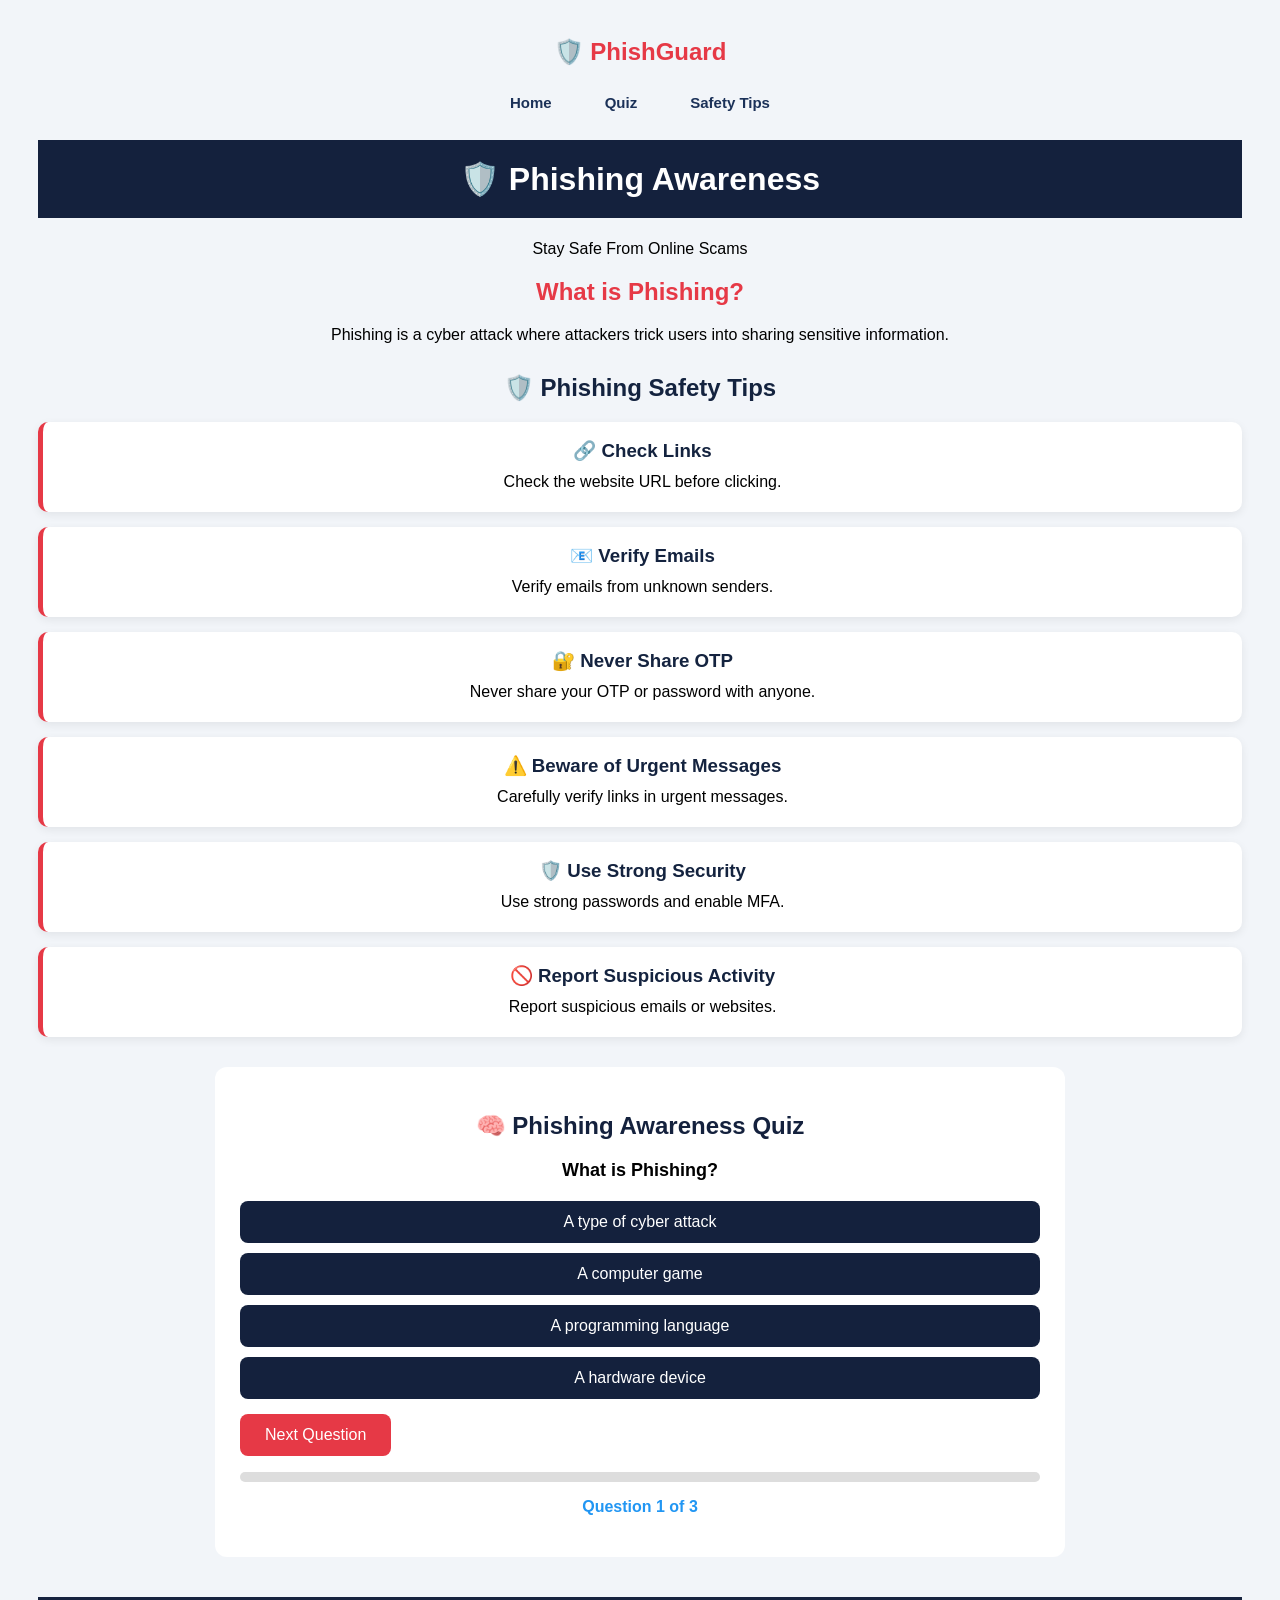
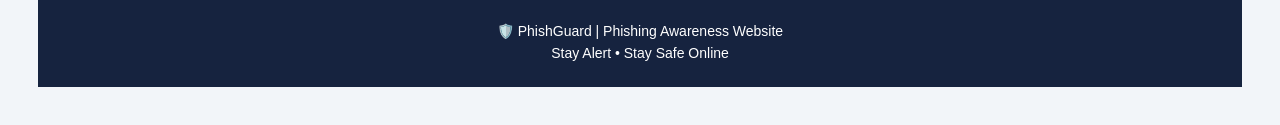
==== index.html @ 41c9a7b9 "Add files via upload" ====
<html>
<head>
  <title>Phishing Awareness</title>
  <link rel="stylesheet" href="style.css">
</head>
<body>
  
  <h2>🛡️ PhishGuard</h2>

  <div class="nav-links">
    <a href="#home">Home</a>
    <a href="#quiz">Quiz</a>
    <a href="#safety">Safety Tips</a>
  </div>


  <h1 id="home">🛡️ Phishing Awareness</h1>
  <p>Stay Safe From Online Scams</p>

  <h2>What is Phishing?</h2>
  <p>
    Phishing is a cyber attack where attackers
    trick users into sharing sensitive information.
  </p>
<section id="safety" class="safety-tips">
  <h2>🛡️ Phishing Safety Tips</h2>

  <div class="tip-card">
    <h3>🔗 Check Links</h3>
    <p>Check the website URL before clicking.</p>
  </div>

  <div class="tip-card">
    <h3>📧 Verify Emails</h3>
    <p>Verify emails from unknown senders.</p>
  </div>

  <div class="tip-card">
    <h3>🔐 Never Share OTP</h3>
    <p>Never share your OTP or password with anyone.</p>
  </div>

  <div class="tip-card">
    <h3>⚠️ Beware of Urgent Messages</h3>
    <p>Carefully verify links in urgent messages.</p>
  </div>

  <div class="tip-card">
    <h3>🛡️ Use Strong Security</h3>
    <p>Use strong passwords and enable MFA.</p>
  </div>

  <div class="tip-card">
    <h3>🚫 Report Suspicious Activity</h3>
    <p>Report suspicious emails or websites.</p>
  </div>
</section>

<section id="quiz" class="quiz">
  <h2>🧠 Phishing Awareness Quiz</h2>

  <p id="question">
    Loading question...
  </p>

  <div id="options"></div>

  <p id="result"></p>

  <button id="nextBtn" onclick="nextQuestion()">
    Next Question
  </button>

  <p id="score"></p>
  
  <div class="progress-container">
  <div id="progressBar"></div>
</div>
<p id="progressText">Question 1 of 3</p>
</section>
<script src="script.js"></script>
<footer class="footer">
  <p>🛡️ PhishGuard | Phishing Awareness Website</p>
  <p>Stay Alert • Stay Safe Online</p>
</footer>
</body> 
</html>
---- style.css ----
body {
  font-family: Arial;
  text-align: center;
  background: #f2f5f9;
  padding: 30px;
}

h1 {
  background: #14213d;
  color: white;
  padding: 20px;
}

h2 {
  color: #e63946;
}

.quiz {
  background: white;
  max-width: 800px;
  margin: 25px auto;
  padding: 25px;
  border-radius: 12px;
  text-align: center;
}

.quiz h2 {
  color: #14213d;
  margin-bottom: 20px;
}

#question {
  font-size: 18px;
  font-weight: bold;
  margin-bottom: 20px;
}

#options button {
  display: block;
  width: 100%;
  padding: 12px;
  margin: 10px 0;
  border: none;
  border-radius: 8px;
  background: #14213d;
  color: white;
  font-size: 16px;
}

#options button:active {
  background: #e63946;
}

#nextBtn {
  padding: 12px 25px;
  border: none;
  border-radius: 8px;
  background: #e63946;
  color: white;
  font-size: 16px;
}

#result {
  font-weight: bold;
  margin: 15px;
}

#score {
  margin-top: 15px;
  font-weight: bold;
}

.safety-tips {
  margin: 30px 0;
}

.safety-tips h2 {
  text-align: center;
  color: #14233f;
  margin-bottom: 20px;
}

.tip-card {
  background: white;
  margin: 15px 0;
  padding: 18px;
  border-left: 5px solid #e63946;
  border-radius: 10px;
  box-shadow: 0 3px 10px #00000012;
}

.tip-card h3 {
  color: #14233f;
  margin: 0 0 8px;
}

.tip-card p {
  line-height: 1.5;
  margin: 0;
}
.progress-container {
  width: 100%;
  height: 10px;
  background: #ddd;
  border-radius: 10px;
  margin: 15px 0;
  overflow: hidden;
}

#progressBar {
  width: 0%;
  height: 100%;
  background: #2196f3;
  transition: width 0.3s ease;
}

#progressText {
  text-align: center;
  font-weight: bold;
  color: #2196f3;
}
.navbar {
  display: flex;
  justify-content: space-between;
  align-items: center;
  padding: 15px 25px;
  background: #2196f3;
  color: white;
}
.navbar {
  display: flex;
  align-items: center;
  gap: 30px;
  padding: 15px 25px;
  background: #2196f3;
  color: white;
}

.navbar h2 {
  margin: 0;
}

.nav-links {
  display: flex;
  justify-content: center;
  align-items: center;
  gap: 25px;
  margin: 10px auto 0;
}

.nav-links a {
  color: #1b3158;
  text-decoration: none;
  font-weight: bold;
  font-size: 15px;
  padding: 8px 14px;
  border-radius: 20px;
  transition: 0.3s;
}

.nav-links a:hover {
  background: #1b3158;
  color: white;
}
@media (max-width: 600px) {
  .navbar {
    flex-direction: column;
    justify-content: center;
    gap: 8px;
  }

  .nav-links {
    justify-content: center;
    gap: 8px;
  }

  .nav-links a {
    font-size: 13px;
    padding: 7px 10px;
  }
}
.footer {
  background: #16233f;
  color: white;
  text-align: center;
  padding: 20px 10px;
  margin-top: 40px;
}

.footer p {
  margin: 6px 0;
  font-size: 14px;
}
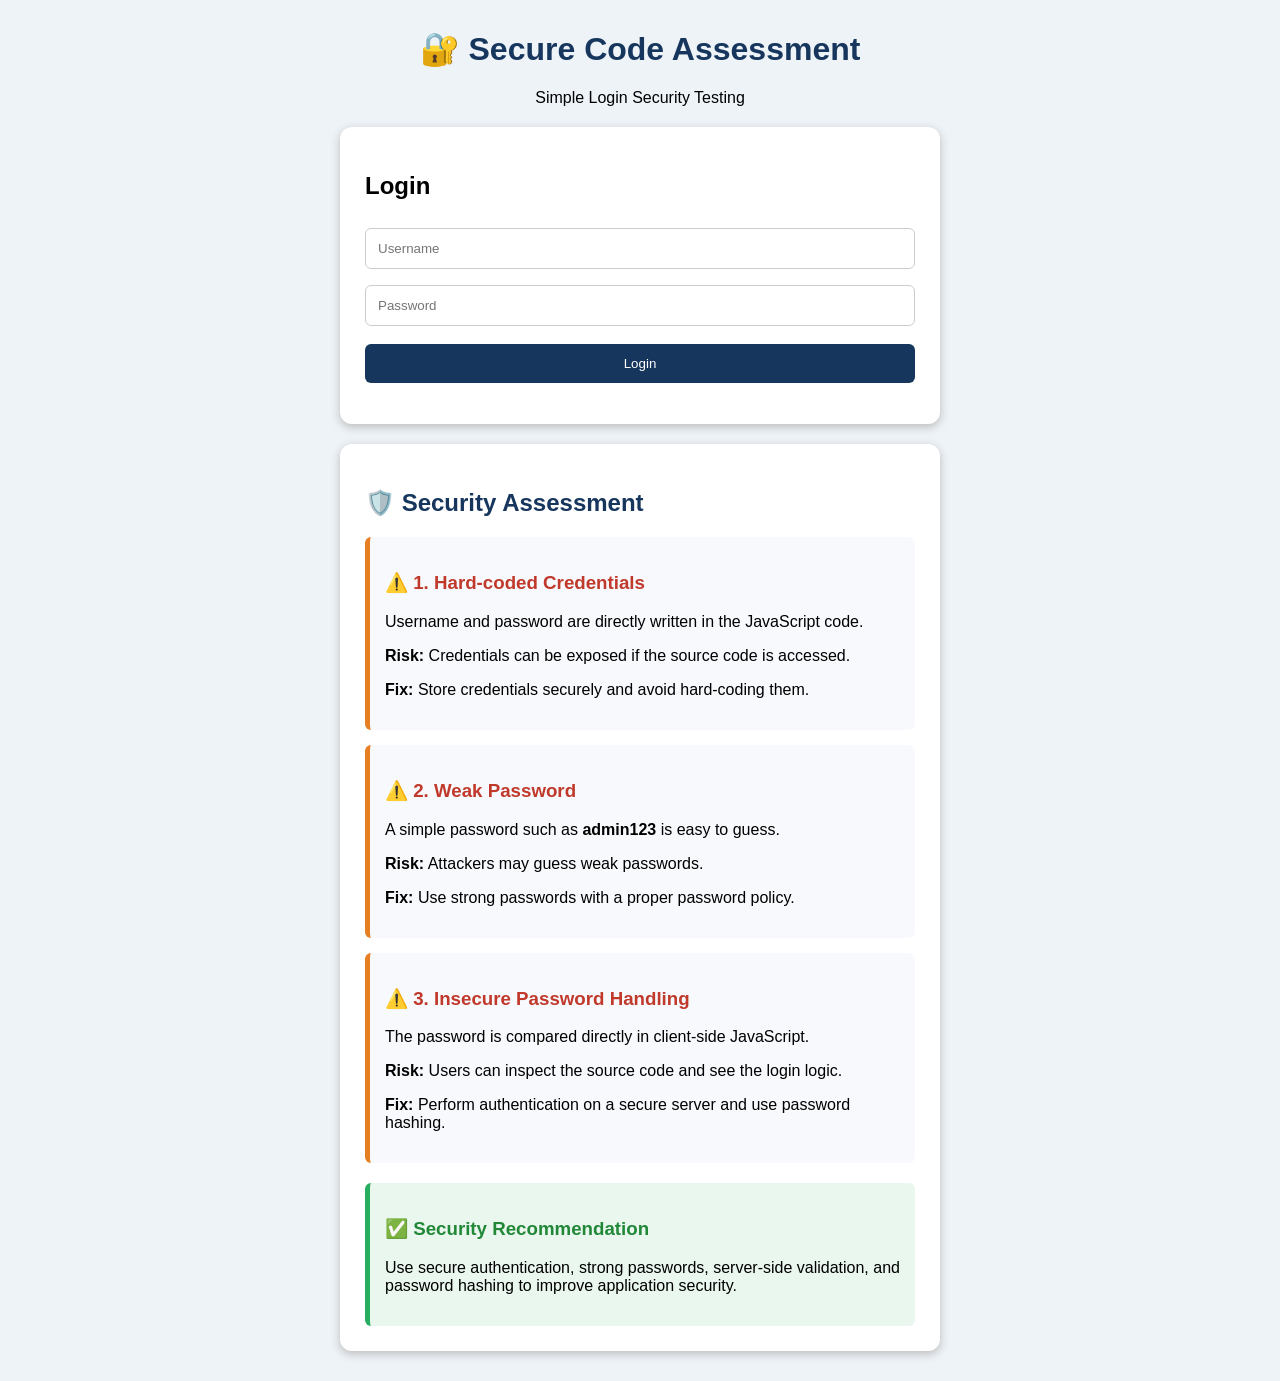
==== commit 13949e82: "Add files via upload" ====
--- a/index.html
+++ b/index.html
@@ -1,87 +1,73 @@
 <html>
 <head>
-  <title>Phishing Awareness</title>
+  <title>Secure Code Assessment</title>
   <link rel="stylesheet" href="style.css">
 </head>
+
 <body>
-  
-  <h2>🛡️ PhishGuard</h2>
 
-  <div class="nav-links">
-    <a href="#home">Home</a>
-    <a href="#quiz">Quiz</a>
-    <a href="#safety">Safety Tips</a>
+  <div class="container">
+
+    <h1>🔐 Secure Code Assessment</h1>
+    <p>Simple Login Security Testing</p>
+
+    <div class="login-box">
+
+      <h2>Login</h2>
+
+      <input type="text" id="username" placeholder="Username">
+
+      <input type="password" id="password" placeholder="Password">
+
+      <button onclick="login()">Login</button>
+
+      <p id="result"></p>
+
+    </div>
+
+<div class="security-box">
+
+  <h2>🛡️ Security Assessment</h2>
+
+  <div class="issue">
+    <h3>⚠️ 1. Hard-coded Credentials</h3>
+    <p>
+      Username and password are directly written in the JavaScript code.
+    </p>
+    <strong>Risk:</strong> Credentials can be exposed if the source code is accessed.
+    <p><b>Fix:</b> Store credentials securely and avoid hard-coding them.</p>
   </div>
 
-
-  <h1 id="home">🛡️ Phishing Awareness</h1>
-  <p>Stay Safe From Online Scams</p>
-
-  <h2>What is Phishing?</h2>
-  <p>
-    Phishing is a cyber attack where attackers
-    trick users into sharing sensitive information.
-  </p>
-<section id="safety" class="safety-tips">
-  <h2>🛡️ Phishing Safety Tips</h2>
-
-  <div class="tip-card">
-    <h3>🔗 Check Links</h3>
-    <p>Check the website URL before clicking.</p>
+  <div class="issue">
+    <h3>⚠️ 2. Weak Password</h3>
+    <p>
+      A simple password such as <b>admin123</b> is easy to guess.
+    </p>
+    <strong>Risk:</strong> Attackers may guess weak passwords.
+    <p><b>Fix:</b> Use strong passwords with a proper password policy.</p>
   </div>
 
-  <div class="tip-card">
-    <h3>📧 Verify Emails</h3>
-    <p>Verify emails from unknown senders.</p>
+  <div class="issue">
+    <h3>⚠️ 3. Insecure Password Handling</h3>
+    <p>
+      The password is compared directly in client-side JavaScript.
+    </p>
+    <strong>Risk:</strong> Users can inspect the source code and see the login logic.
+    <p><b>Fix:</b> Perform authentication on a secure server and use password hashing.</p>
   </div>
 
-  <div class="tip-card">
-    <h3>🔐 Never Share OTP</h3>
-    <p>Never share your OTP or password with anyone.</p>
+  <div class="secure-result">
+    <h3>✅ Security Recommendation</h3>
+    <p>
+      Use secure authentication, strong passwords, server-side validation,
+      and password hashing to improve application security.
+    </p>
   </div>
 
-  <div class="tip-card">
-    <h3>⚠️ Beware of Urgent Messages</h3>
-    <p>Carefully verify links in urgent messages.</p>
-  </div>
+</div>
+      
 
-  <div class="tip-card">
-    <h3>🛡️ Use Strong Security</h3>
-    <p>Use strong passwords and enable MFA.</p>
-  </div>
+  <script src="script.js"></script>
 
-  <div class="tip-card">
-    <h3>🚫 Report Suspicious Activity</h3>
-    <p>Report suspicious emails or websites.</p>
-  </div>
-</section>
-
-<section id="quiz" class="quiz">
-  <h2>🧠 Phishing Awareness Quiz</h2>
-
-  <p id="question">
-    Loading question...
-  </p>
-
-  <div id="options"></div>
-
-  <p id="result"></p>
-
-  <button id="nextBtn" onclick="nextQuestion()">
-    Next Question
-  </button>
-
-  <p id="score"></p>
-  
-  <div class="progress-container">
-  <div id="progressBar"></div>
-</div>
-<p id="progressText">Question 1 of 3</p>
-</section>
-<script src="script.js"></script>
-<footer class="footer">
-  <p>🛡️ PhishGuard | Phishing Awareness Website</p>
-  <p>Stay Alert • Stay Safe Online</p>
-</footer>
-</body> 
-</html>
+</body>
+</html>
--- a/style.css
+++ b/style.css
@@ -1,194 +1,89 @@
+body {
+  font-family: Arial, sans-serif;
+  background: #eef3f8;
+  margin: 0;
+  padding: 30px 15px;
+}
 
-body {
-  font-family: Arial;
-  text-align: center;
-  background: #f2f5f9;
-  padding: 30px;
+.container {
+  max-width: 600px;
+  margin: auto;
 }
 
 h1 {
-  background: #14213d;
-  color: white;
-  padding: 20px;
+  text-align: center;
+  color: #17365d;
 }
 
-h2 {
-  color: #e63946;
-}
-
-.quiz {
-  background: white;
-  max-width: 800px;
-  margin: 25px auto;
-  padding: 25px;
-  border-radius: 12px;
+.container > p {
   text-align: center;
 }
 
-.quiz h2 {
-  color: #14213d;
-  margin-bottom: 20px;
+.login-box,
+.security-box {
+  background: white;
+  padding: 25px;
+  margin-top: 20px;
+  border-radius: 12px;
+  box-shadow: 0 3px 10px #bbb;
 }
 
-#question {
-  font-size: 18px;
-  font-weight: bold;
-  margin-bottom: 20px;
+input {
+  width: 100%;
+  box-sizing: border-box;
+  padding: 12px;
+  margin: 8px 0;
+  border: 1px solid #ccc;
+  border-radius: 6px;
 }
 
-#options button {
-  display: block;
+button {
   width: 100%;
   padding: 12px;
-  margin: 10px 0;
+  margin-top: 10px;
+  background: #17365d;
+  color: white;
   border: none;
-  border-radius: 8px;
-  background: #14213d;
-  color: white;
-  font-size: 16px;
+  border-radius: 6px;
+  cursor: pointer;
 }
 
-#options button:active {
-  background: #e63946;
-}
-
-#nextBtn {
-  padding: 12px 25px;
-  border: none;
-  border-radius: 8px;
-  background: #e63946;
-  color: white;
-  font-size: 16px;
+button:hover {
+  background: #28588f;
 }
 
 #result {
-  font-weight: bold;
-  margin: 15px;
-}
-
-#score {
-  margin-top: 15px;
+  text-align: center;
   font-weight: bold;
 }
 
-.safety-tips {
-  margin: 30px 0;
+.security-box h2 {
+  color: #17365d;
 }
 
-.safety-tips h2 {
-  text-align: center;
-  color: #14233f;
-  margin-bottom: 20px;
+.security-box h3 {
+  margin-top: 20px;
+}
+.issue {
+  background: #f7f9fc;
+  padding: 15px;
+  margin-top: 15px;
+  border-left: 5px solid #e67e22;
+  border-radius: 6px;
 }
 
-.tip-card {
-  background: white;
-  margin: 15px 0;
-  padding: 18px;
-  border-left: 5px solid #e63946;
-  border-radius: 10px;
-  box-shadow: 0 3px 10px #00000012;
+.issue h3 {
+  color: #c0392b;
 }
 
-.tip-card h3 {
-  color: #14233f;
-  margin: 0 0 8px;
+.secure-result {
+  background: #eaf7ee;
+  padding: 15px;
+  margin-top: 20px;
+  border-left: 5px solid #27ae60;
+  border-radius: 6px;
 }
 
-.tip-card p {
-  line-height: 1.5;
-  margin: 0;
-}
-.progress-container {
-  width: 100%;
-  height: 10px;
-  background: #ddd;
-  border-radius: 10px;
-  margin: 15px 0;
-  overflow: hidden;
-}
-
-#progressBar {
-  width: 0%;
-  height: 100%;
-  background: #2196f3;
-  transition: width 0.3s ease;
-}
-
-#progressText {
-  text-align: center;
-  font-weight: bold;
-  color: #2196f3;
-}
-.navbar {
-  display: flex;
-  justify-content: space-between;
-  align-items: center;
-  padding: 15px 25px;
-  background: #2196f3;
-  color: white;
-}
-.navbar {
-  display: flex;
-  align-items: center;
-  gap: 30px;
-  padding: 15px 25px;
-  background: #2196f3;
-  color: white;
-}
-
-.navbar h2 {
-  margin: 0;
-}
-
-.nav-links {
-  display: flex;
-  justify-content: center;
-  align-items: center;
-  gap: 25px;
-  margin: 10px auto 0;
-}
-
-.nav-links a {
-  color: #1b3158;
-  text-decoration: none;
-  font-weight: bold;
-  font-size: 15px;
-  padding: 8px 14px;
-  border-radius: 20px;
-  transition: 0.3s;
-}
-
-.nav-links a:hover {
-  background: #1b3158;
-  color: white;
-}
-@media (max-width: 600px) {
-  .navbar {
-    flex-direction: column;
-    justify-content: center;
-    gap: 8px;
-  }
-
-  .nav-links {
-    justify-content: center;
-    gap: 8px;
-  }
-
-  .nav-links a {
-    font-size: 13px;
-    padding: 7px 10px;
-  }
-}
-.footer {
-  background: #16233f;
-  color: white;
-  text-align: center;
-  padding: 20px 10px;
-  margin-top: 40px;
-}
-
-.footer p {
-  margin: 6px 0;
-  font-size: 14px;
+.secure-result h3 {
+  color: #218838;
 }
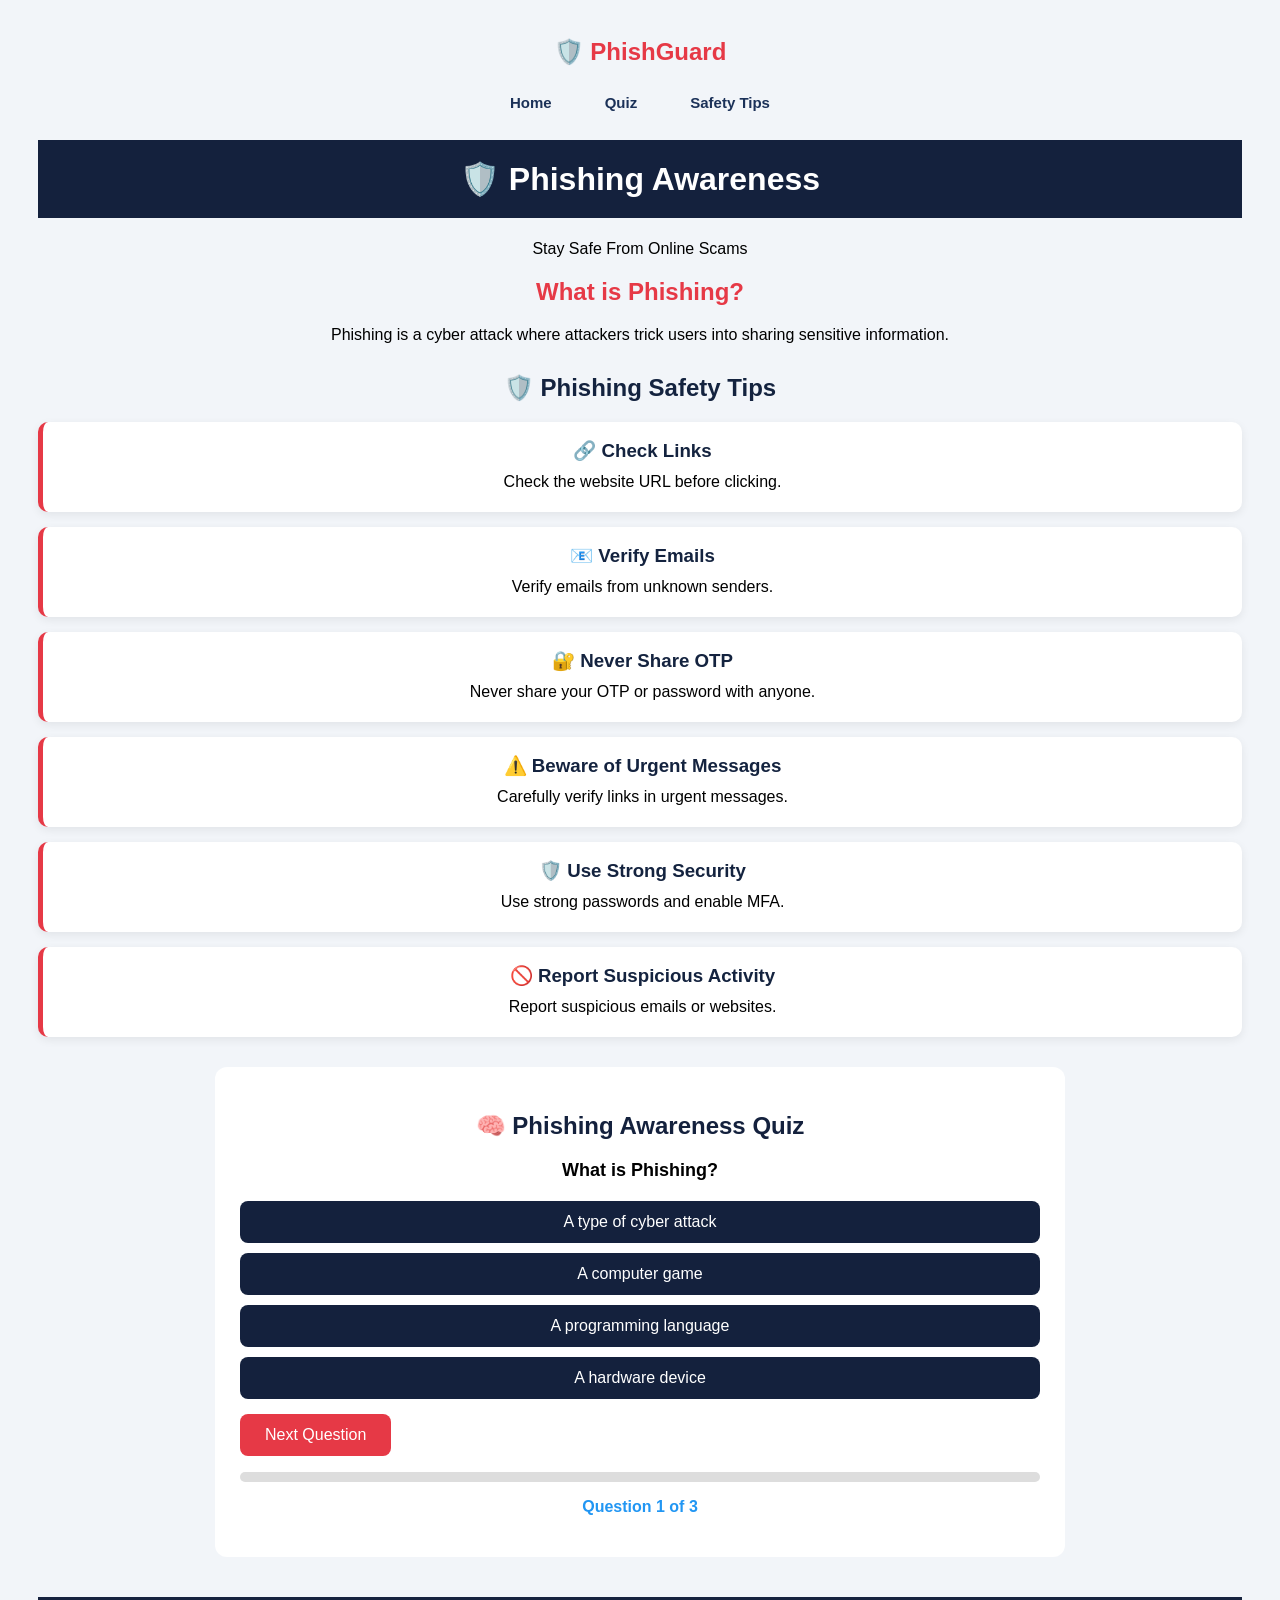
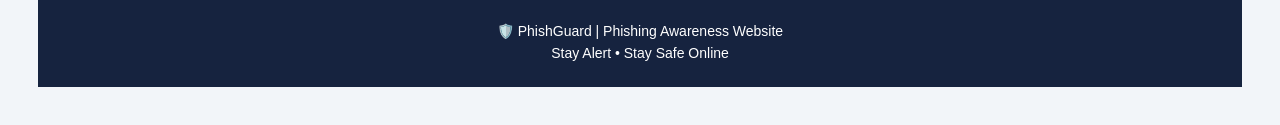
==== commit f16dde29: "Merge branch 'main' of https://github.com/arun96850/CODSOFT_TASKSNO" ====
--- a/index.html
+++ b/index.html
@@ -1,73 +1,87 @@
 <html>
 <head>
-  <title>Secure Code Assessment</title>
+  <title>Phishing Awareness</title>
   <link rel="stylesheet" href="style.css">
 </head>
+<body>
+  
+  <h2>🛡️ PhishGuard</h2>
 
-<body>
-
-  <div class="container">
-
-    <h1>🔐 Secure Code Assessment</h1>
-    <p>Simple Login Security Testing</p>
-
-    <div class="login-box">
-
-      <h2>Login</h2>
-
-      <input type="text" id="username" placeholder="Username">
-
-      <input type="password" id="password" placeholder="Password">
-
-      <button onclick="login()">Login</button>
-
-      <p id="result"></p>
-
-    </div>
-
-<div class="security-box">
-
-  <h2>🛡️ Security Assessment</h2>
-
-  <div class="issue">
-    <h3>⚠️ 1. Hard-coded Credentials</h3>
-    <p>
-      Username and password are directly written in the JavaScript code.
-    </p>
-    <strong>Risk:</strong> Credentials can be exposed if the source code is accessed.
-    <p><b>Fix:</b> Store credentials securely and avoid hard-coding them.</p>
+  <div class="nav-links">
+    <a href="#home">Home</a>
+    <a href="#quiz">Quiz</a>
+    <a href="#safety">Safety Tips</a>
   </div>
 
-  <div class="issue">
-    <h3>⚠️ 2. Weak Password</h3>
-    <p>
-      A simple password such as <b>admin123</b> is easy to guess.
-    </p>
-    <strong>Risk:</strong> Attackers may guess weak passwords.
-    <p><b>Fix:</b> Use strong passwords with a proper password policy.</p>
+
+  <h1 id="home">🛡️ Phishing Awareness</h1>
+  <p>Stay Safe From Online Scams</p>
+
+  <h2>What is Phishing?</h2>
+  <p>
+    Phishing is a cyber attack where attackers
+    trick users into sharing sensitive information.
+  </p>
+<section id="safety" class="safety-tips">
+  <h2>🛡️ Phishing Safety Tips</h2>
+
+  <div class="tip-card">
+    <h3>🔗 Check Links</h3>
+    <p>Check the website URL before clicking.</p>
   </div>
 
-  <div class="issue">
-    <h3>⚠️ 3. Insecure Password Handling</h3>
-    <p>
-      The password is compared directly in client-side JavaScript.
-    </p>
-    <strong>Risk:</strong> Users can inspect the source code and see the login logic.
-    <p><b>Fix:</b> Perform authentication on a secure server and use password hashing.</p>
+  <div class="tip-card">
+    <h3>📧 Verify Emails</h3>
+    <p>Verify emails from unknown senders.</p>
   </div>
 
-  <div class="secure-result">
-    <h3>✅ Security Recommendation</h3>
-    <p>
-      Use secure authentication, strong passwords, server-side validation,
-      and password hashing to improve application security.
-    </p>
+  <div class="tip-card">
+    <h3>🔐 Never Share OTP</h3>
+    <p>Never share your OTP or password with anyone.</p>
   </div>
 
+  <div class="tip-card">
+    <h3>⚠️ Beware of Urgent Messages</h3>
+    <p>Carefully verify links in urgent messages.</p>
+  </div>
+
+  <div class="tip-card">
+    <h3>🛡️ Use Strong Security</h3>
+    <p>Use strong passwords and enable MFA.</p>
+  </div>
+
+  <div class="tip-card">
+    <h3>🚫 Report Suspicious Activity</h3>
+    <p>Report suspicious emails or websites.</p>
+  </div>
+</section>
+
+<section id="quiz" class="quiz">
+  <h2>🧠 Phishing Awareness Quiz</h2>
+
+  <p id="question">
+    Loading question...
+  </p>
+
+  <div id="options"></div>
+
+  <p id="result"></p>
+
+  <button id="nextBtn" onclick="nextQuestion()">
+    Next Question
+  </button>
+
+  <p id="score"></p>
+  
+  <div class="progress-container">
+  <div id="progressBar"></div>
 </div>
-      
-
-  <script src="script.js"></script>
-
-</body>
-</html>+<p id="progressText">Question 1 of 3</p>
+</section>
+<script src="script.js"></script>
+<footer class="footer">
+  <p>🛡️ PhishGuard | Phishing Awareness Website</p>
+  <p>Stay Alert • Stay Safe Online</p>
+</footer>
+</body> 
+</html>
--- a/style.css
+++ b/style.css
@@ -1,89 +1,194 @@
+
 body {
-  font-family: Arial, sans-serif;
-  background: #eef3f8;
-  margin: 0;
-  padding: 30px 15px;
-}
-
-.container {
-  max-width: 600px;
-  margin: auto;
+  font-family: Arial;
+  text-align: center;
+  background: #f2f5f9;
+  padding: 30px;
 }
 
 h1 {
-  text-align: center;
-  color: #17365d;
+  background: #14213d;
+  color: white;
+  padding: 20px;
 }
 
-.container > p {
+h2 {
+  color: #e63946;
+}
+
+.quiz {
+  background: white;
+  max-width: 800px;
+  margin: 25px auto;
+  padding: 25px;
+  border-radius: 12px;
   text-align: center;
 }
 
-.login-box,
-.security-box {
-  background: white;
-  padding: 25px;
-  margin-top: 20px;
-  border-radius: 12px;
-  box-shadow: 0 3px 10px #bbb;
+.quiz h2 {
+  color: #14213d;
+  margin-bottom: 20px;
 }
 
-input {
-  width: 100%;
-  box-sizing: border-box;
-  padding: 12px;
-  margin: 8px 0;
-  border: 1px solid #ccc;
-  border-radius: 6px;
+#question {
+  font-size: 18px;
+  font-weight: bold;
+  margin-bottom: 20px;
 }
 
-button {
+#options button {
+  display: block;
   width: 100%;
   padding: 12px;
-  margin-top: 10px;
-  background: #17365d;
+  margin: 10px 0;
+  border: none;
+  border-radius: 8px;
+  background: #14213d;
   color: white;
-  border: none;
-  border-radius: 6px;
-  cursor: pointer;
+  font-size: 16px;
 }
 
-button:hover {
-  background: #28588f;
+#options button:active {
+  background: #e63946;
+}
+
+#nextBtn {
+  padding: 12px 25px;
+  border: none;
+  border-radius: 8px;
+  background: #e63946;
+  color: white;
+  font-size: 16px;
 }
 
 #result {
-  text-align: center;
+  font-weight: bold;
+  margin: 15px;
+}
+
+#score {
+  margin-top: 15px;
   font-weight: bold;
 }
 
-.security-box h2 {
-  color: #17365d;
+.safety-tips {
+  margin: 30px 0;
 }
 
-.security-box h3 {
-  margin-top: 20px;
-}
-.issue {
-  background: #f7f9fc;
-  padding: 15px;
-  margin-top: 15px;
-  border-left: 5px solid #e67e22;
-  border-radius: 6px;
+.safety-tips h2 {
+  text-align: center;
+  color: #14233f;
+  margin-bottom: 20px;
 }
 
-.issue h3 {
-  color: #c0392b;
+.tip-card {
+  background: white;
+  margin: 15px 0;
+  padding: 18px;
+  border-left: 5px solid #e63946;
+  border-radius: 10px;
+  box-shadow: 0 3px 10px #00000012;
 }
 
-.secure-result {
-  background: #eaf7ee;
-  padding: 15px;
-  margin-top: 20px;
-  border-left: 5px solid #27ae60;
-  border-radius: 6px;
+.tip-card h3 {
+  color: #14233f;
+  margin: 0 0 8px;
 }
 
-.secure-result h3 {
-  color: #218838;
+.tip-card p {
+  line-height: 1.5;
+  margin: 0;
+}
+.progress-container {
+  width: 100%;
+  height: 10px;
+  background: #ddd;
+  border-radius: 10px;
+  margin: 15px 0;
+  overflow: hidden;
+}
+
+#progressBar {
+  width: 0%;
+  height: 100%;
+  background: #2196f3;
+  transition: width 0.3s ease;
+}
+
+#progressText {
+  text-align: center;
+  font-weight: bold;
+  color: #2196f3;
+}
+.navbar {
+  display: flex;
+  justify-content: space-between;
+  align-items: center;
+  padding: 15px 25px;
+  background: #2196f3;
+  color: white;
+}
+.navbar {
+  display: flex;
+  align-items: center;
+  gap: 30px;
+  padding: 15px 25px;
+  background: #2196f3;
+  color: white;
+}
+
+.navbar h2 {
+  margin: 0;
+}
+
+.nav-links {
+  display: flex;
+  justify-content: center;
+  align-items: center;
+  gap: 25px;
+  margin: 10px auto 0;
+}
+
+.nav-links a {
+  color: #1b3158;
+  text-decoration: none;
+  font-weight: bold;
+  font-size: 15px;
+  padding: 8px 14px;
+  border-radius: 20px;
+  transition: 0.3s;
+}
+
+.nav-links a:hover {
+  background: #1b3158;
+  color: white;
+}
+@media (max-width: 600px) {
+  .navbar {
+    flex-direction: column;
+    justify-content: center;
+    gap: 8px;
+  }
+
+  .nav-links {
+    justify-content: center;
+    gap: 8px;
+  }
+
+  .nav-links a {
+    font-size: 13px;
+    padding: 7px 10px;
+  }
+}
+.footer {
+  background: #16233f;
+  color: white;
+  text-align: center;
+  padding: 20px 10px;
+  margin-top: 40px;
+}
+
+.footer p {
+  margin: 6px 0;
+  font-size: 14px;
 }
